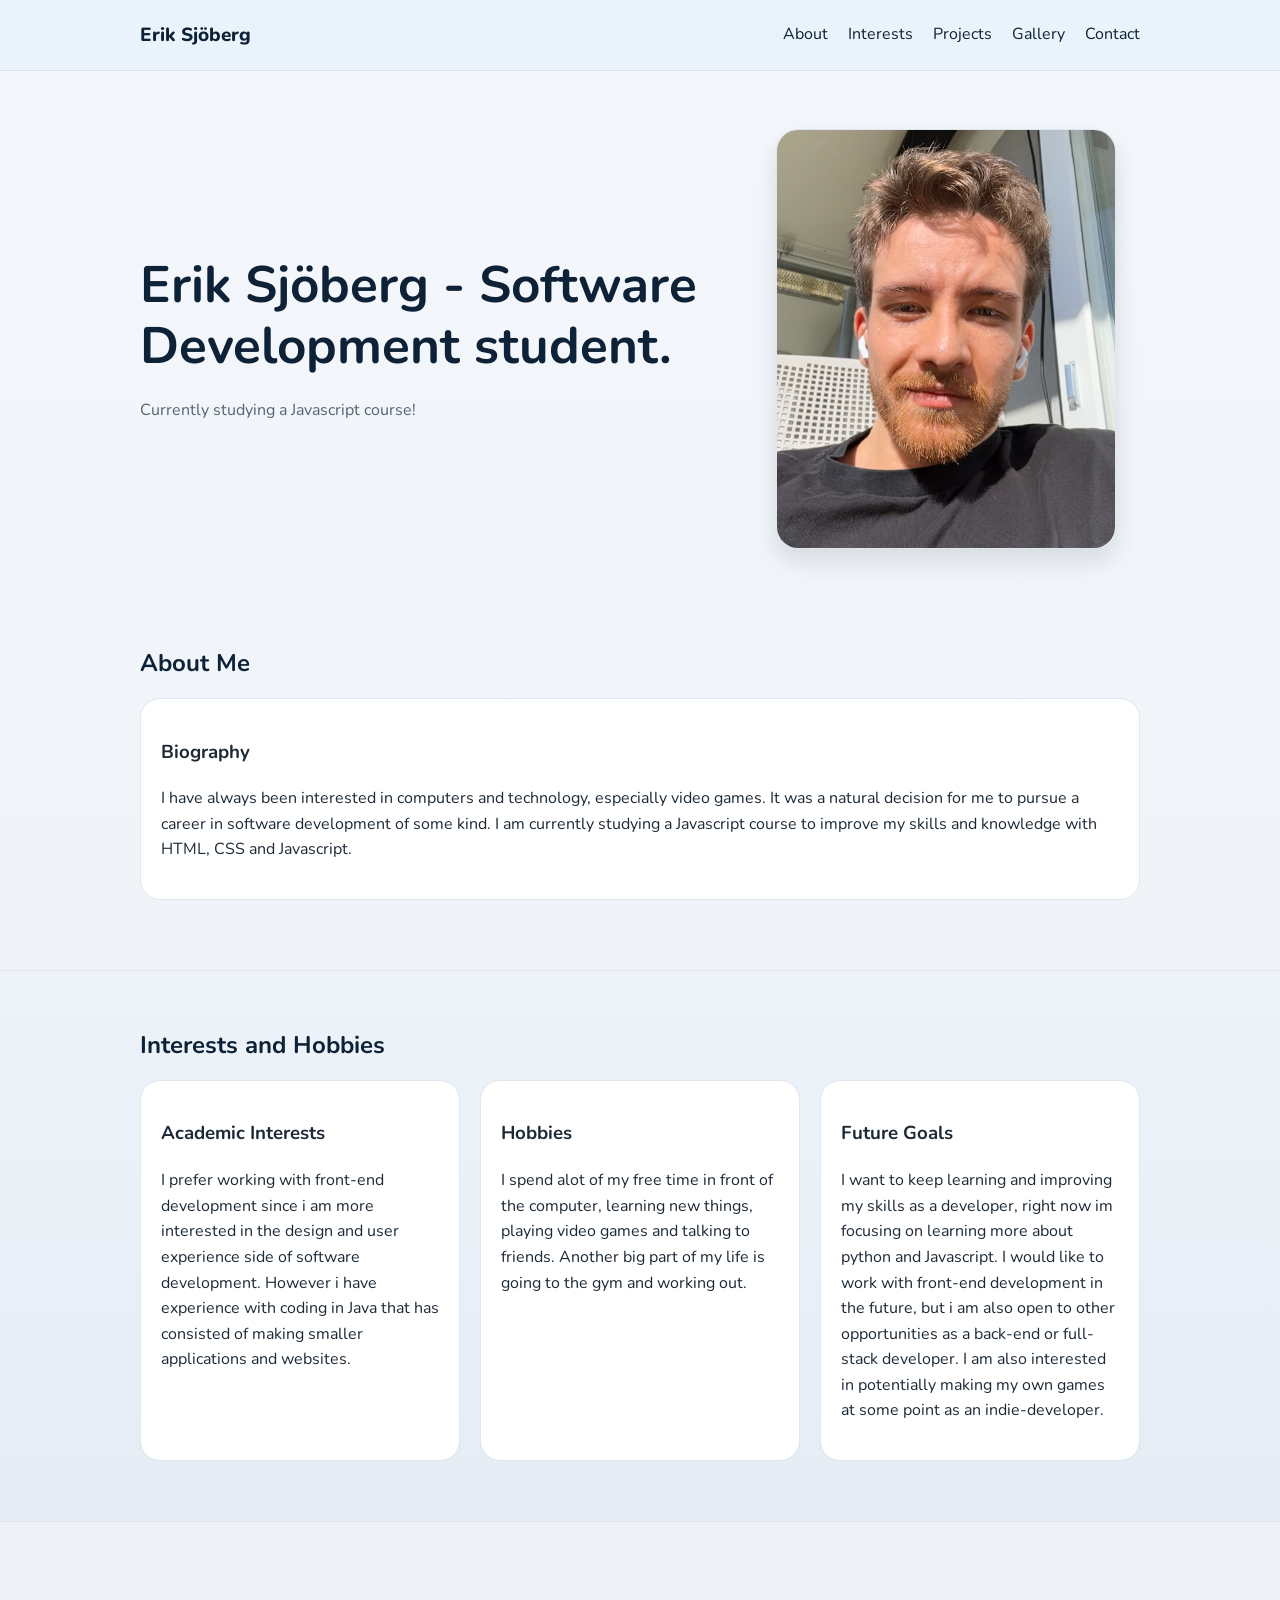
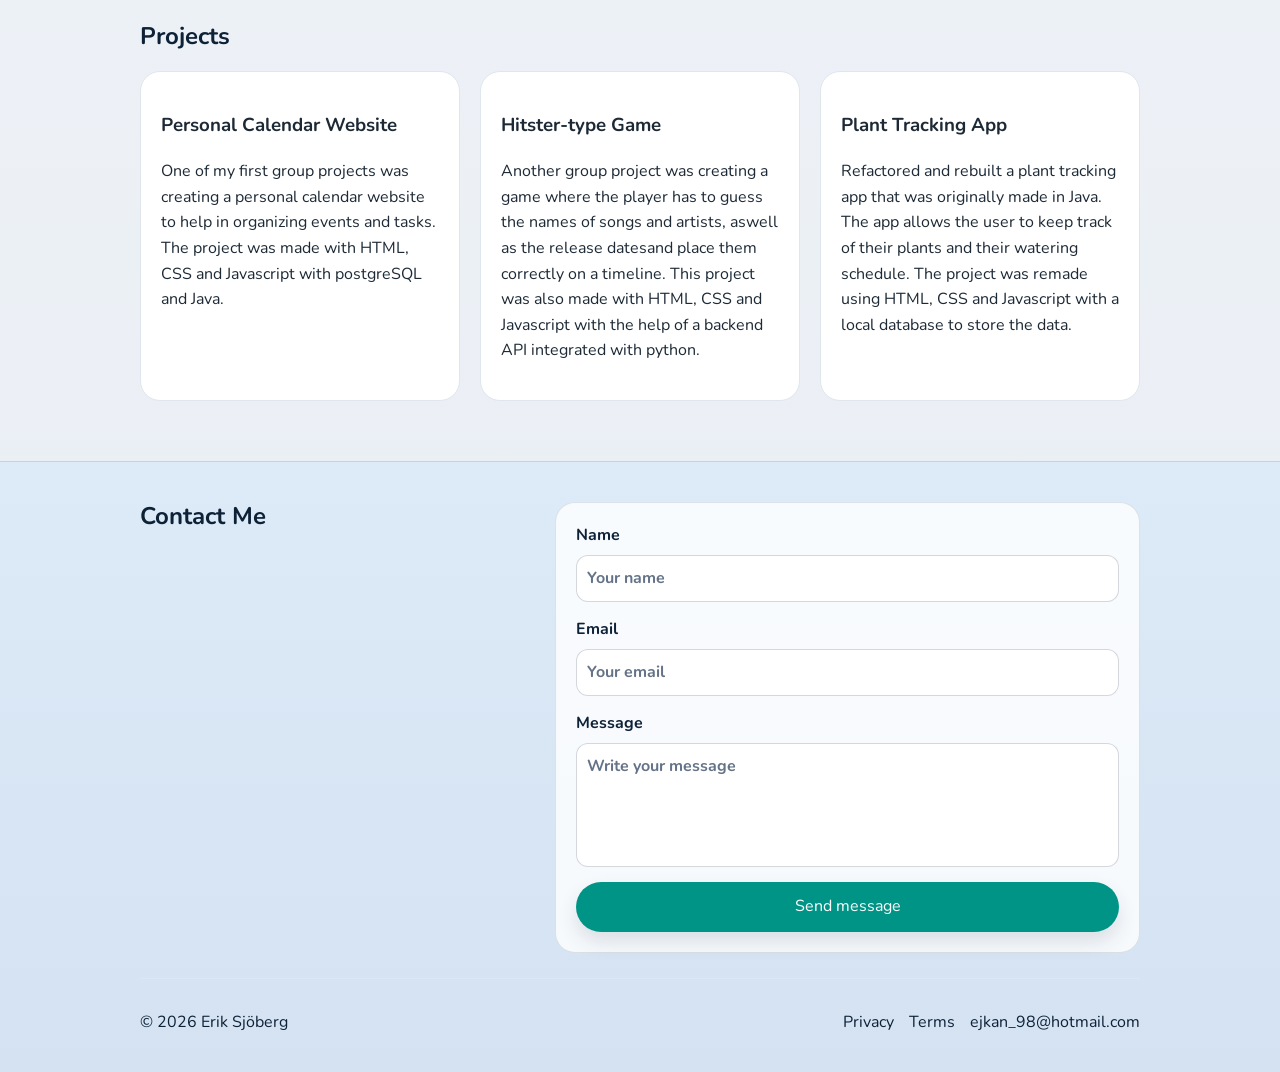
==== index.html @ ac3c1f3d "Initial commit" ====
<!DOCTYPE html>
<html lang="en">
  <head>

    <meta charset="UTF-8" />
    <meta name="viewport" content="width=device-width, initial-scale=1.0" />

    <title>Erik Sjöberg Portfolio</title>

    <meta name="description" content="Personal portfolio website" />
    <link rel="preconnect" href="https://fonts.googleapis.com" />
    <link rel="preconnect" href="https://fonts.gstatic.com" crossorigin />
    <link href="https://fonts.googleapis.com/css2?family=Nunito:wght@400;600;700;800&display=swap" rel="stylesheet" />
    <link rel="stylesheet" href="style.css" />

  </head>

  <body id="top">
    <header class="site-header">
      <nav class="nav container" aria-label="Main navigation">
        <a href="#top" class="profile-name">Erik Sjöberg</a>
        <div class="nav-links">
          <a href="#top">About</a>
          <a href="#interests">Interests</a>
          <a href="#projects">Projects</a>
          <a href="gallery.html">Gallery</a>
          <a href="#contact">Contact</a>
        </div>
      </nav>
    </header>

    <main>

      <section class="intro container">
        <div class="intro-text">
          <h1>Erik Sjöberg - Software Development student.</h1>
          <p>
            Currently studying a Javascript course!
          </p>
        </div>

        <div class="intro-image">
          <img
            src="IMG_1809.PNG"
            alt="Portrait photo of me smiling outdoors"
          />
        </div>
      </section>

      <section id="about" class="container section">

        <h2>About Me</h2>

        <article>
          <h3>Biography</h3>
          <p>
            I have always been interested in computers and technology, especially video games. 
            It was a natural decision for me to pursue a career in software development of some kind.
            I am currently studying a Javascript course to improve my skills and knowledge with HTML, CSS and Javascript.
          </p>
        </article>

      </section>

      <section id="interests" class="section alt-section">

        <div class="container">

          <h2>Interests and Hobbies</h2>

          <div class="about-grid">
            <article>
              <h3>Academic Interests</h3>
              <p>
                I prefer working with front-end development since i am more interested in the design and user experience side of software development. 
                However i have experience with coding in Java that has consisted of making smaller applications and websites.
              </p>
            </article>

            <article>
              <h3>Hobbies</h3>
              <p>
                I spend alot of my free time in front of the computer, learning new things, playing video games and talking to friends.
                Another big part of my life is going to the gym and working out.
              </p>
            </article>

            <article>
              <h3>Future Goals</h3>
              <p>
                I want to keep learning and improving my skills as a developer, right now im focusing on learning more about python and Javascript. 
                I would like to work with front-end development in the future, but i am also open to other opportunities as a back-end or full-stack developer.
                I am also interested in potentially making my own games at some point as an indie-developer.
              </p>
            </article>
          </div>

        </div>

      </section>

      <section id="projects" class="container section">

        <h2>Projects</h2>

        <div class="project-grid">
          <article class="card project-card">
            <h3>Personal Calendar Website</h3>
            <p>
              One of my first group projects was creating a personal calendar website to help in organizing events and tasks. The project was made with HTML, CSS and Javascript with postgreSQL and Java.
            </p>
          </article>

          <article class="card project-card">
            <h3>Hitster-type Game</h3>
            <p>
              Another group project was creating a game where the player has to guess the names of songs and artists, aswell as the release datesand place them correctly on a timeline. This project was also made with HTML, CSS and Javascript with the help of a backend API integrated with python.
            </p>
          </article>

          <article class="card project-card">
            <h3>Plant Tracking App</h3>
            <p>
              Refactored and rebuilt a plant tracking app that was originally made in Java. The app allows the user to keep track of their plants and their watering schedule. The project was remade using HTML, CSS and Javascript with a local database to store the data.
            </p>
          </article>
        </div>

      </section>

    </main>

    <footer id="contact" class="site-footer">

      <div class="container footer-wrap">

        <div>
          <h2>Contact Me</h2>
        </div>

        <form class="contact-form" action="mailto:ejkan_98@hotmail.com" method="post" enctype="text/plain">
          <label>
            Name
            <input type="text" name="name" placeholder="Your name" required />
          </label>

          <label>
            Email
            <input type="email" name="email" placeholder="Your email" required />
          </label>

          <label>
            Message
            <textarea name="message" rows="4" placeholder="Write your message" required></textarea>
          </label>

          <button type="submit" class="button">Send message</button>
        </form>

      </div>

      <div class="container footer-bottom">
        <p>© 2026 Erik Sjöberg</p>
        <div class="footer-links">
          <a href="#">Privacy</a>
          <a href="#">Terms</a>
          <a href="mailto:ejkan_98@hotmail.com">ejkan_98@hotmail.com</a>
        </div>
      </div>

    </footer>

  </body>

</html>
---- style.css ----
:root {
  --bg: #f4f7fb;
  --bg-soft: #e8edf3;
  --white: #ffffff;
  --navy: #122b43;
  --navy-dark: #0d2137;
  --navy-light: #1f3c5a;
  --header: #eaf2fb;
  --footer: #ddeaf7;
  --gold: #d9c0a0;
  --gold-light: #f0e0c7;
  --seed: #00A896;
  --seed-dark: #009487;
  --text: #1d2a36;
  --muted: #526575;
  --border: #dfe6ee;
  --panel: #ffffff;

}

html {
  scroll-behavior: smooth;
  scroll-padding-top: 90px;
}

* {
  box-sizing: border-box;
}

body {
  margin: 0;
  min-height: 100vh;
  display: flex;
  flex-direction: column;
  font-family: "Nunito", Arial, sans-serif;
  background: linear-gradient(180deg, var(--bg) 0%, var(--bg-soft) 100%);
  color: var(--text);
  line-height: 1.6;
}

a {
  color: var(--text);
  text-decoration: none;
}

button,
input,
textarea {
  font: inherit;
}

img {
  max-width: 100%;
  display: block;
  border-radius: 18px;
}

.section {
  padding: 60px 0;
  margin-bottom: 40px;
  margin-top: 10px;
}

.container {
  width: 90%;
  max-width: 1000px;
  margin: 0 auto;
}

.site-header {
  background: rgba(234, 242, 251, 0.96);
  border-bottom: 1px solid rgba(18, 43, 67, 0.08);
  position: sticky;
  top: 0;
  z-index: 10;
  backdrop-filter: blur(6px);
}

.nav {
  display: flex;
  justify-content: space-between;
  align-items: center;
  min-height: 70px;
}

.profile-name {
  font-weight: 800;
  font-size: 19px;
  color: var(--navy-dark);
}

.nav-links {
  display: flex;
  gap: 20px;
  flex-wrap: wrap;
}

.nav-links a,
.footer-links a {
  color: var(--navy-dark);
  transition: color 0.2s ease, transform 0.2s ease;
}

.nav-links a:hover,
.nav-links a:focus,
.footer-links a:hover,
.footer-links a:focus {
  text-decoration: none;
  color: var(--seed);
  outline: none;
  transform: translateY(-1px);
}

.intro {
  display: grid;
  grid-template-columns: 1.2fr 0.8fr;
  gap: 30px;
  align-items: center;
  padding: 40px 0;
  margin-top: 18px;
}

.intro-text h1,
.section h2,
.site-footer h2 {
  margin-top: 0;
  margin-bottom: 20px;
  line-height: 1.2;
  color: var(--navy-dark);
}

.intro-text h1 {
  font-size: clamp(32px, 4vw, 52px);
}

.intro-text p {
  margin: 0;
  color: var(--muted);
}

.button {
  display: inline-block;
  background: var(--seed-dark);
  color: var(--white);
  padding: 12px 18px;
  border-radius: 1000px;
  border: none;
  transition: background-color 0.2s ease, box-shadow 0.2s ease;
  box-shadow: 0 10px 20px rgba(18, 32, 52, 0.12);
}

.button:hover,
.button:focus {
  background: var(--seed);
  outline: none;
  cursor: pointer;
}

.intro-image {
  display: flex;
  justify-content: center;
  align-items: center;
}

.intro-image img {
  width: 100%;
  max-width: 340px;
  height: 420px;
  object-fit: cover;
  object-position: center;
  border: 1px solid var(--border);
  border-radius: 22px;
  box-shadow: 0 12px 25px rgba(18, 32, 52, 0.12);
}

.about-grid,
.project-grid {
  display: grid;
  grid-template-columns: repeat(3, minmax(0, 1fr));
  gap: 20px;
}

article,
.card,
.contact-form {
  background: var(--panel);
  border: 1px solid var(--border);
  border-radius: 20px;
  padding: 20px;
  transition: none;
  color: var(--text);
}

article:hover,
.card:hover {
  transform: none;
  box-shadow: none;
}

.alt-section {
  background: linear-gradient(180deg, #edf3f9 0%, #e5ecf4 100%);
  border-top: 1px solid var(--border);
  border-bottom: 1px solid var(--border);
}

.site-footer {
  background: linear-gradient(180deg, var(--footer) 0%, #d4e2f2 100%);
  border-top: 1px solid rgba(18, 43, 67, 0.08);
  padding: 40px 0 20px;
  color: var(--navy-dark);
}

.site-footer h2,
.site-footer p,
.site-footer a {
  color: var(--navy-dark);
}

.footer-wrap {
  display: grid;
  grid-template-columns: 0.8fr 1.2fr;
  gap: 25px;
  align-items: start;
}

.contact-form {
  display: grid;
  gap: 15px;
  background: rgba(255, 255, 255, 0.8);
  border: 1px solid rgba(18, 43, 67, 0.12);
}

.contact-form label {
  display: grid;
  gap: 6px;
  font-weight: 700;
  color: var(--navy-dark);
}

.contact-form input,
.contact-form textarea {
  width: 100%;
  border: 1px solid rgba(18, 43, 67, 0.18);
  border-radius: 12px;
  padding: 10px;
  background: #ffffff;
  color: var(--text);
  resize: none;
  overflow: auto;
}

.contact-form input::placeholder,
.contact-form textarea::placeholder {
  color: #647387;
}

.contact-form input:focus,
.contact-form textarea:focus {
  border-color: var(--navy-light);
  outline: none;
  box-shadow: 0 0 0 3px rgba(31, 60, 90, 0.12);
}

.gallery-grid {
  display: grid;
  grid-template-columns: repeat(2, minmax(0, 1fr));
  gap: 24px;
}

.gallery-item {
  background: rgba(255, 255, 255, 0);
  border: none;
  overflow: hidden;
}

.gallery-item img {
  width: 100%;
  height: 320px;
  object-fit: cover;
}

.gallery-item figcaption {
  padding: 16px 18px 19px;
  color: var(--muted);
}

.gallery-page {
  flex: 1;
  padding: 64px 0 80px;
}

.footer-bottom {
  margin-top: 25px;
  padding-top: 15px;
  border-top: 1px solid rgba(255, 255, 255, 0.12);
  display: flex;
  justify-content: space-between;
  align-items: center;
  gap: 20px;
  flex-wrap: wrap;
}

.footer-links {
  display: flex;
  align-items: center;
  gap: 15px;
  flex-wrap: wrap;
}

@media (max-width: 760px) {
  .nav,
  .intro,
  .about-grid,
  .project-grid,
  .footer-wrap {
    grid-template-columns: 1fr;
    display: grid;
  }

  .nav {
    justify-content: center;
    padding: 15px 0;
  }

  .nav-links {
    justify-content: center;
  }

  .gallery-grid {
    grid-template-columns: 1fr;
  }

  .intro-image img {
    height: 300px;
  }
}
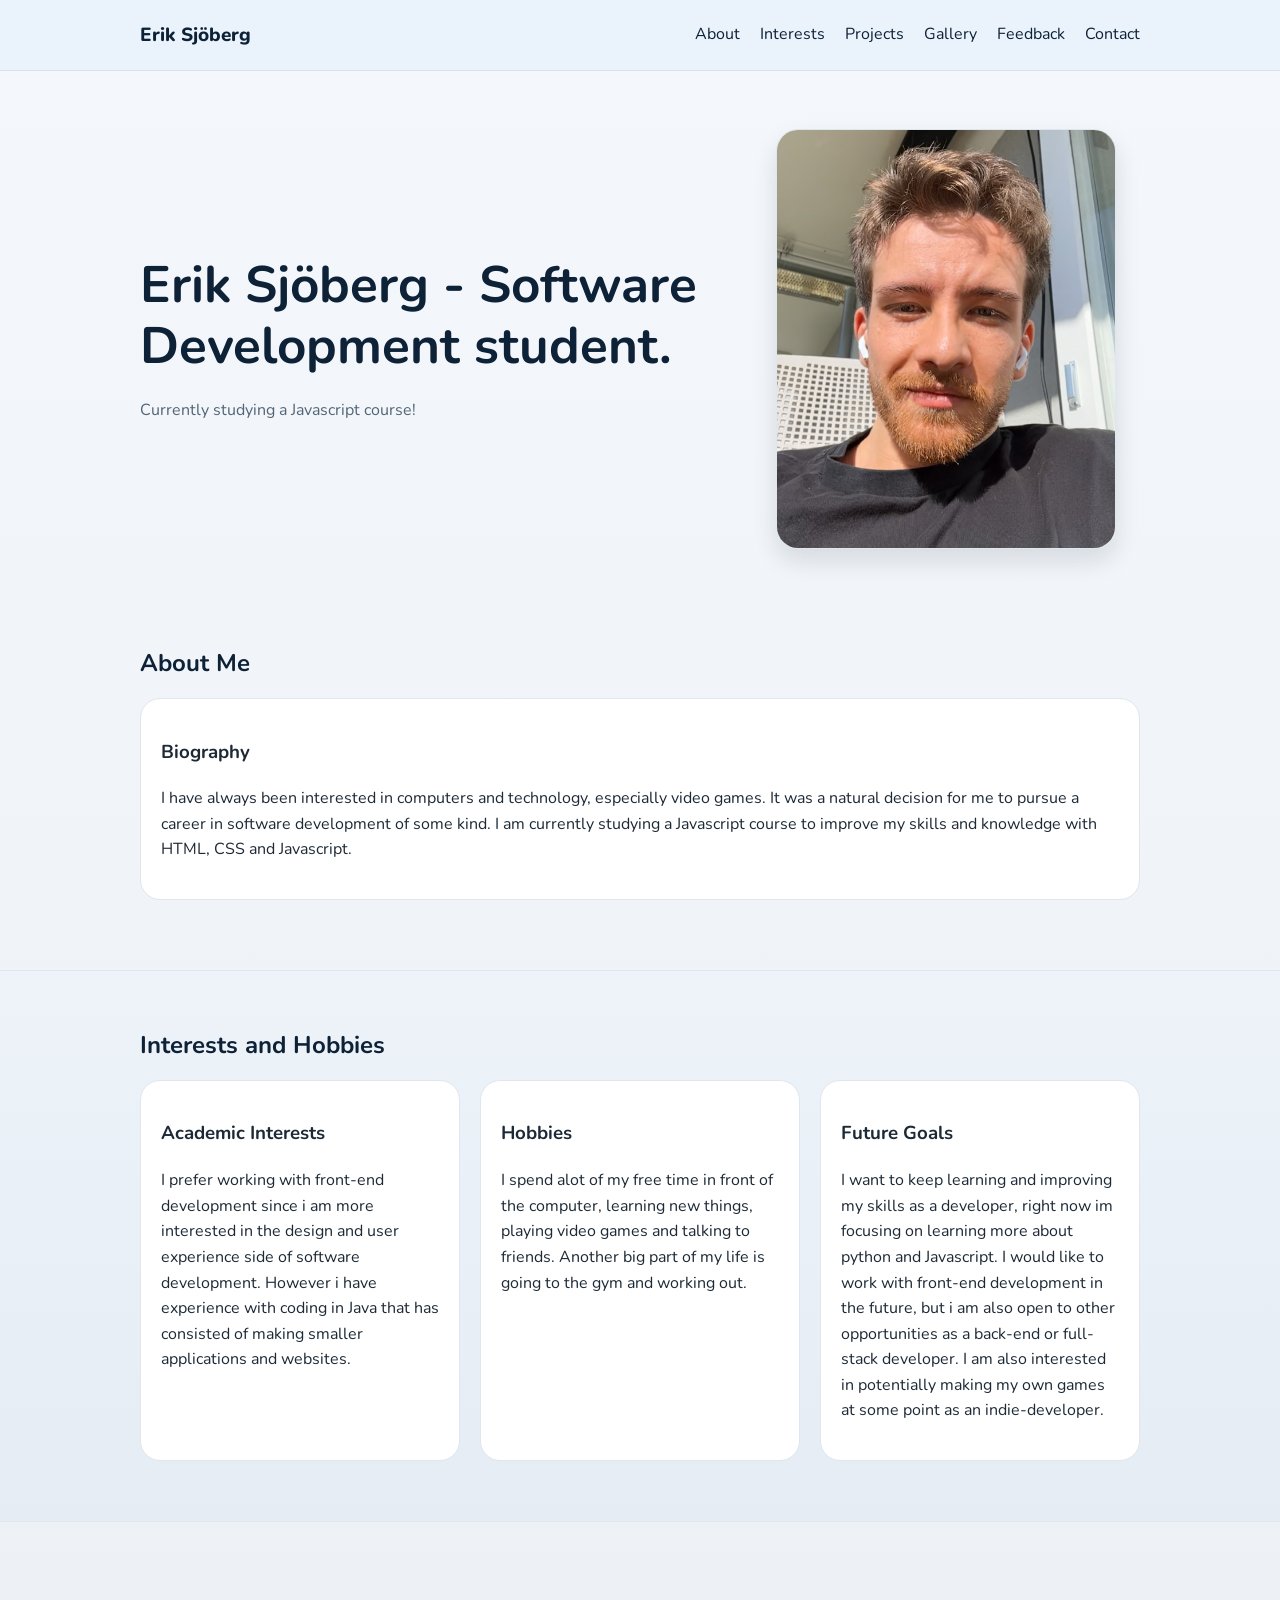
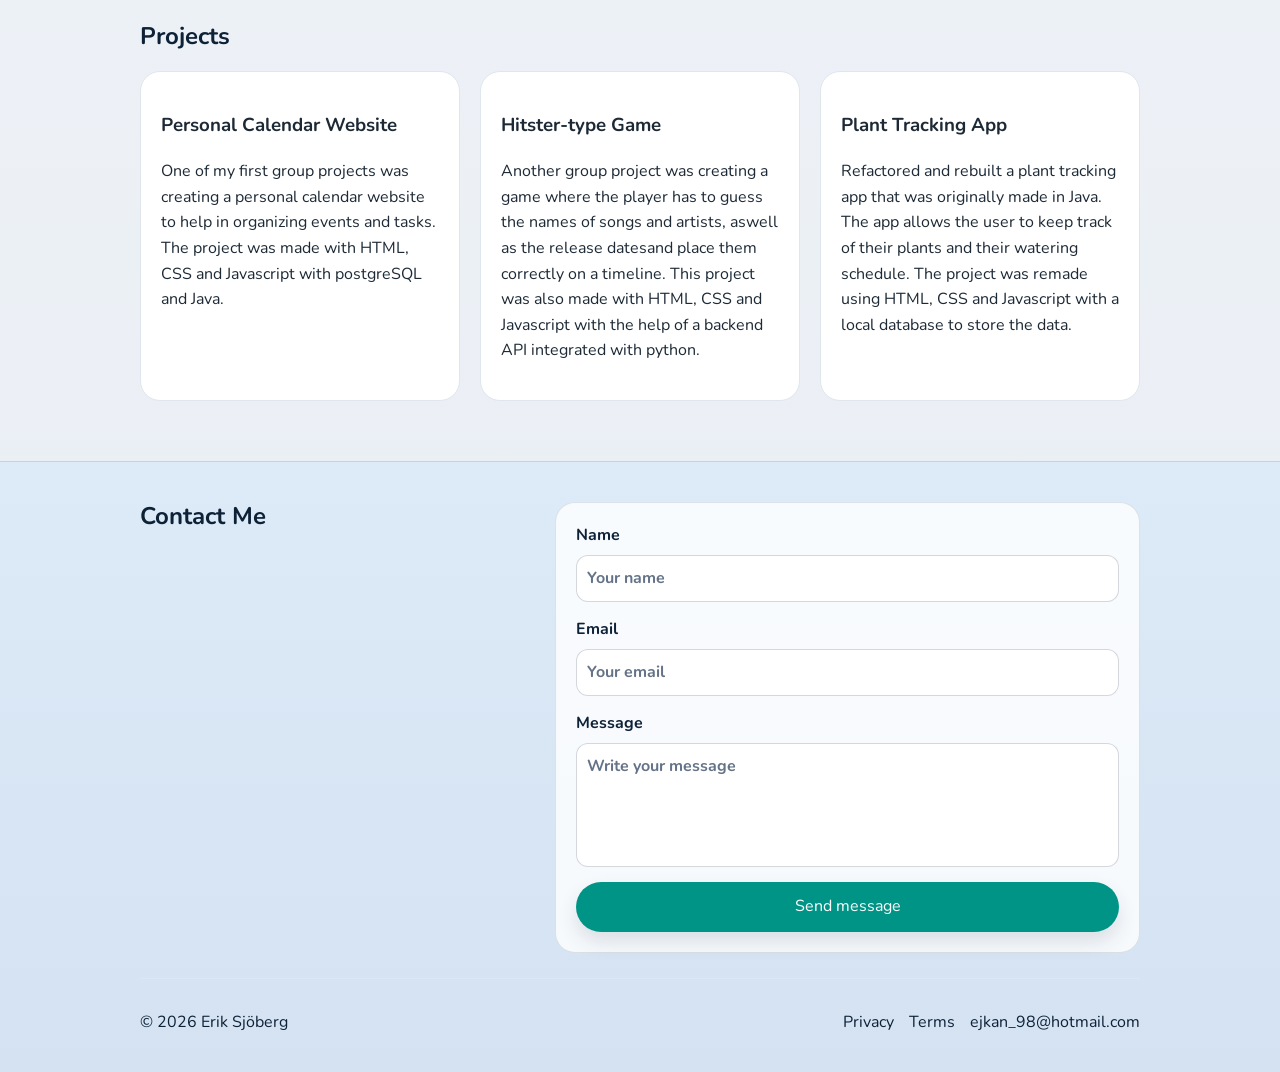
==== commit e25f0171: "Centered form and added nav bar for feedback" ====
--- a/index.html
+++ b/index.html
@@ -24,6 +24,7 @@
           <a href="#interests">Interests</a>
           <a href="#projects">Projects</a>
           <a href="gallery.html">Gallery</a>
+          <a href="feedback.html">Feedback</a>
           <a href="#contact">Contact</a>
         </div>
       </nav>
@@ -138,7 +139,7 @@
           <h2>Contact Me</h2>
         </div>
 
-        <form class="contact-form" action="mailto:ejkan_98@hotmail.com" method="post" enctype="text/plain">
+        <form class="contact-form">
           <label>
             Name
             <input type="text" name="name" placeholder="Your name" required />
@@ -154,7 +155,7 @@
             <textarea name="message" rows="4" placeholder="Write your message" required></textarea>
           </label>
 
-          <button type="submit" class="button">Send message</button>
+          <button type="button" class="button">Send message</button>
         </form>
 
       </div>
--- a/style.css
+++ b/style.css
@@ -45,7 +45,8 @@
 
 button,
 input,
-textarea {
+textarea,
+select {
   font: inherit;
 }
 
@@ -238,6 +239,7 @@
 }
 
 .contact-form input,
+.contact-form select,
 .contact-form textarea {
   width: 100%;
   border: 1px solid rgba(18, 43, 67, 0.18);
@@ -255,6 +257,7 @@
 }
 
 .contact-form input:focus,
+.contact-form select:focus,
 .contact-form textarea:focus {
   border-color: var(--navy-light);
   outline: none;
@@ -287,6 +290,28 @@
 .gallery-page {
   flex: 1;
   padding: 64px 0 80px;
+}
+
+.feedback-page {
+  flex: 1;
+  display: flex;
+  flex-direction: column;
+  justify-content: center;
+  align-items: center;
+  padding: 40px 0;
+}
+
+.feedback-page h1 {
+  width: 100%;
+  margin: 0 0 10px;
+  color: var(--navy-dark);
+  text-align: center;
+}
+
+.feedback-form {
+  width: 100%;
+  max-width: 720px;
+  margin-top: 24px;
 }
 
 .footer-bottom {
